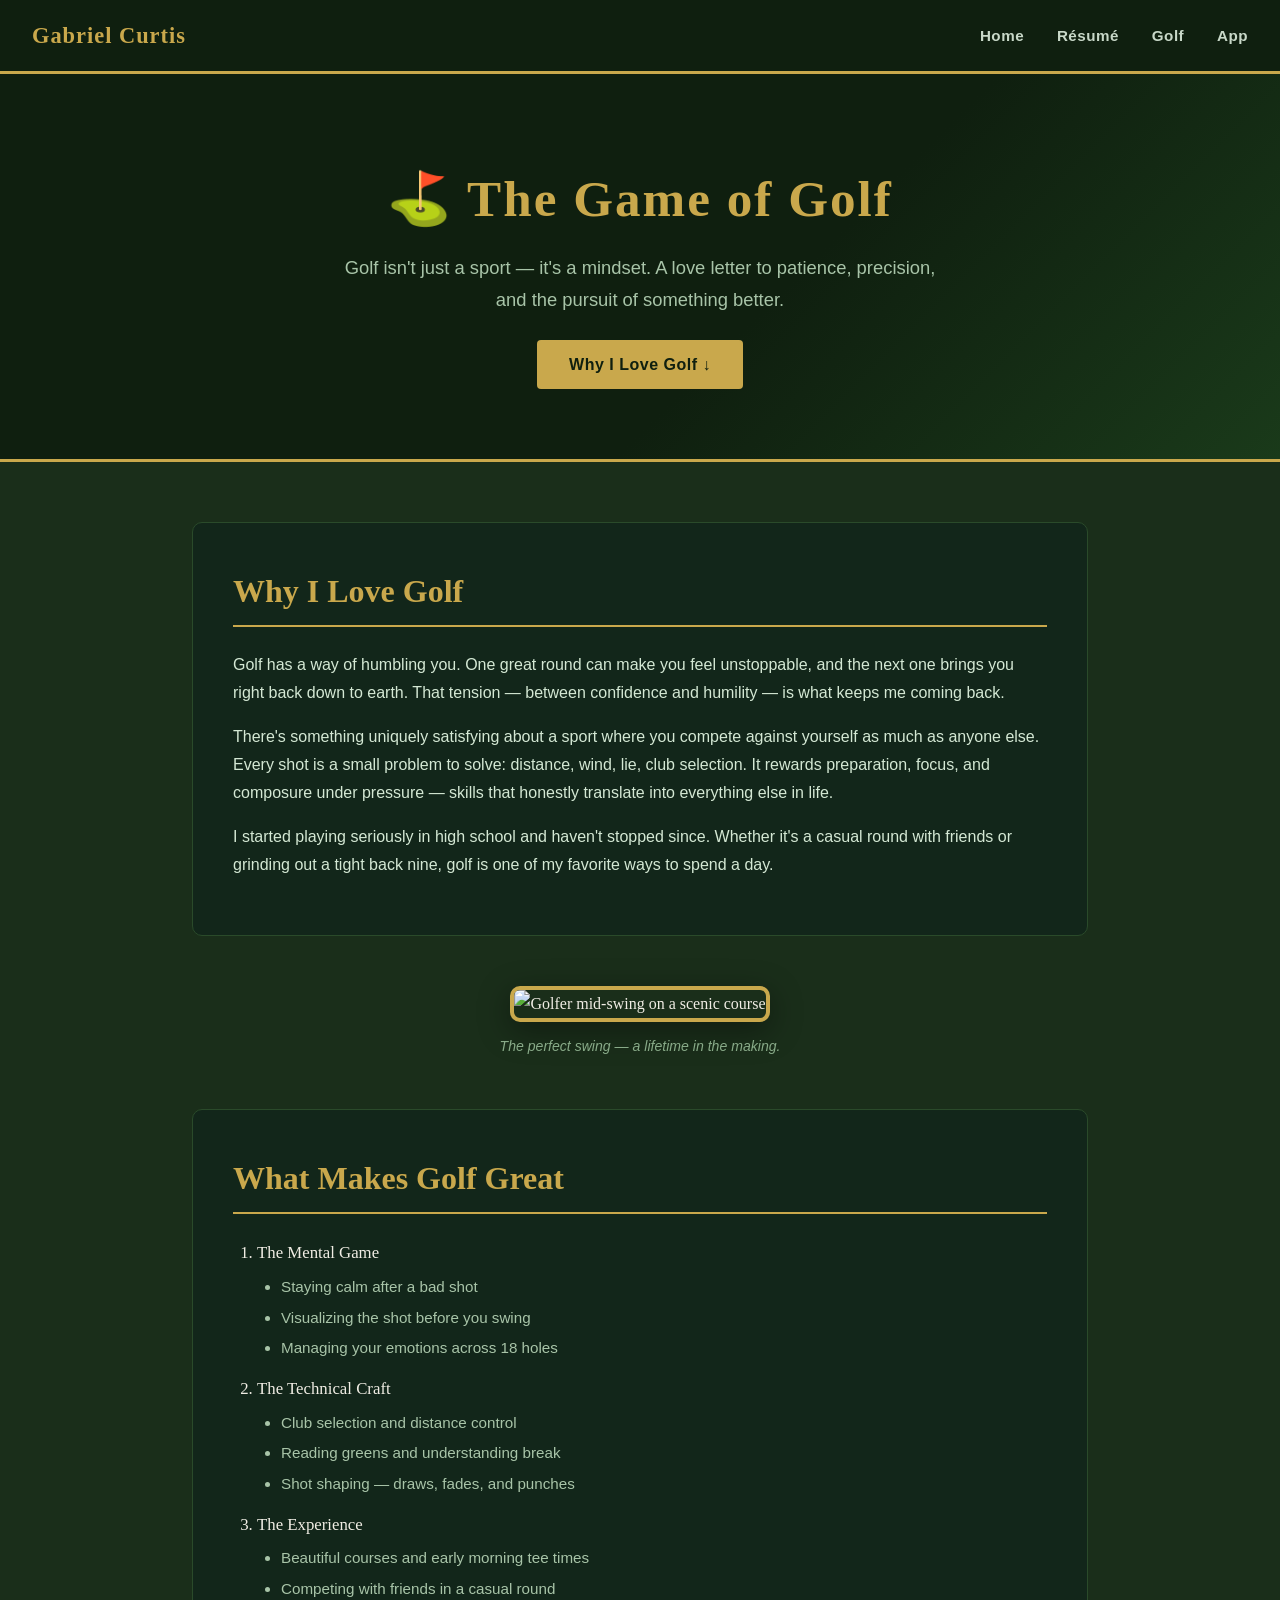
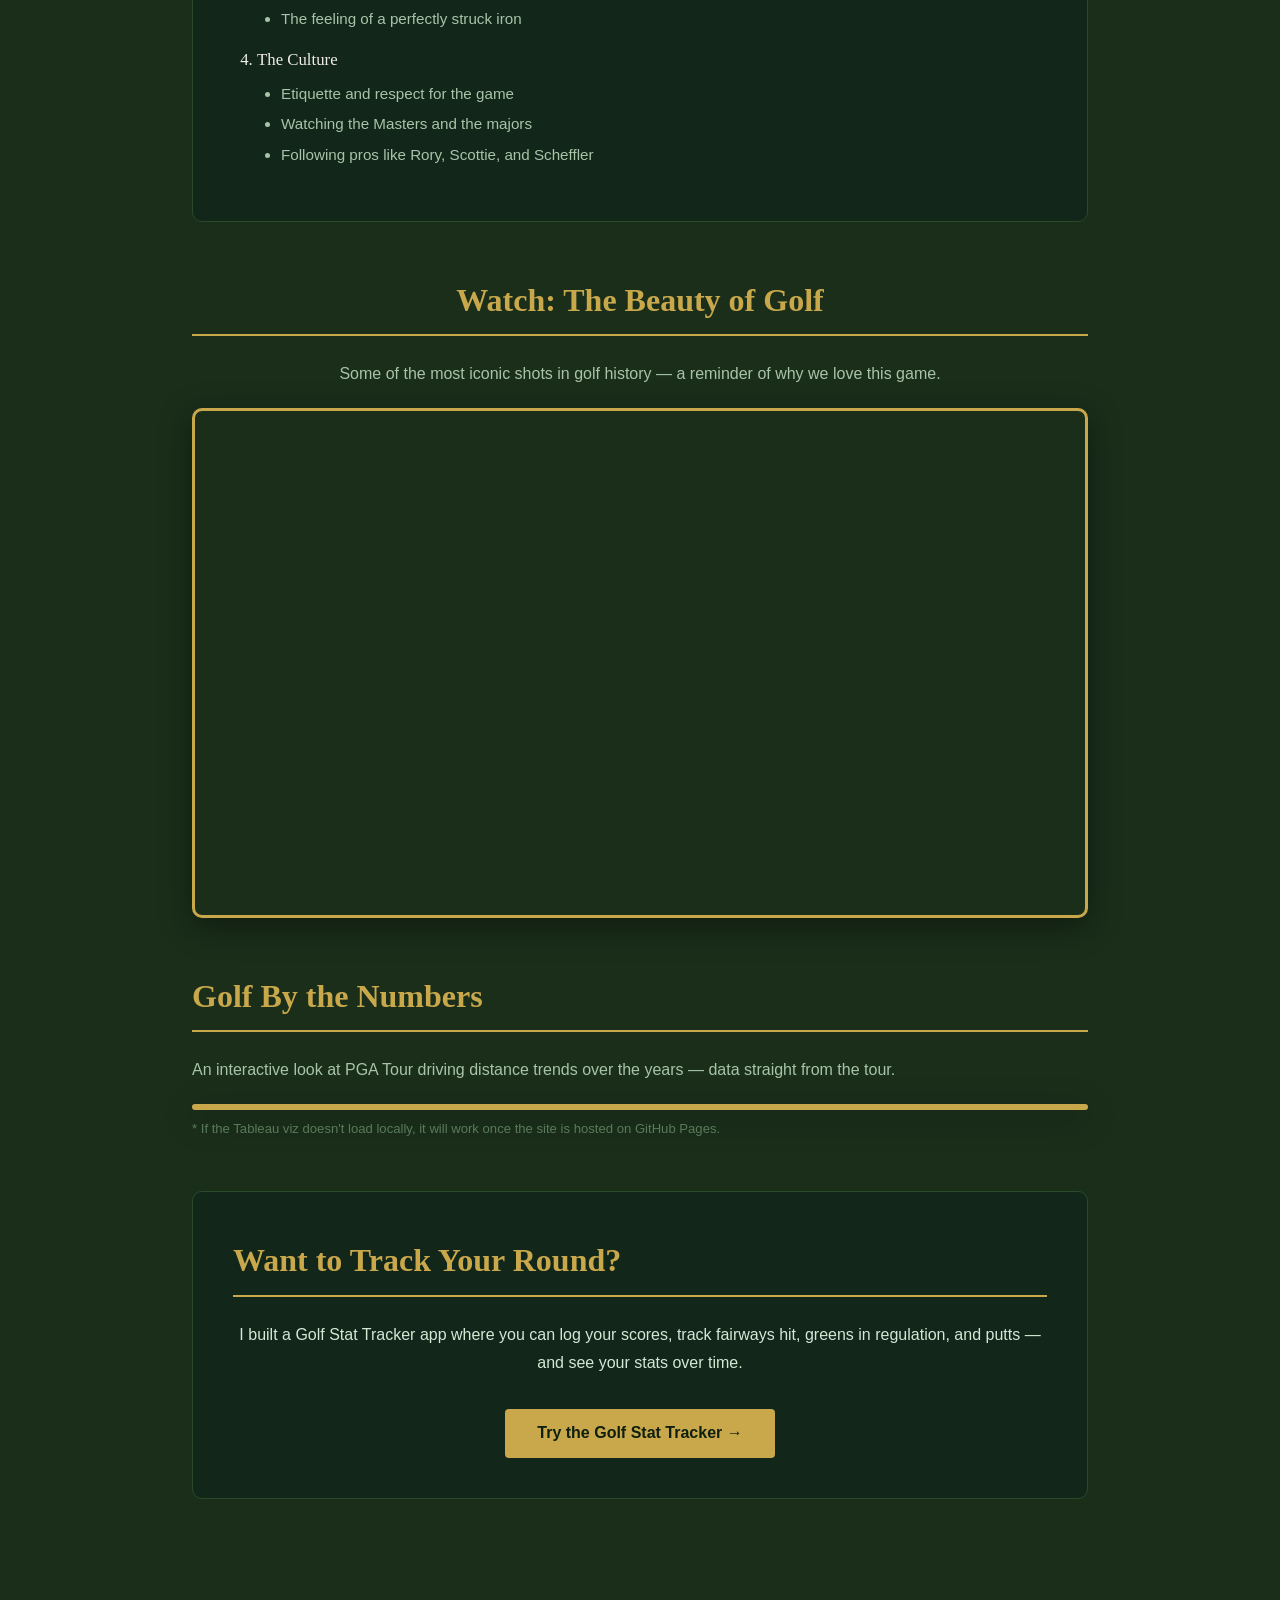
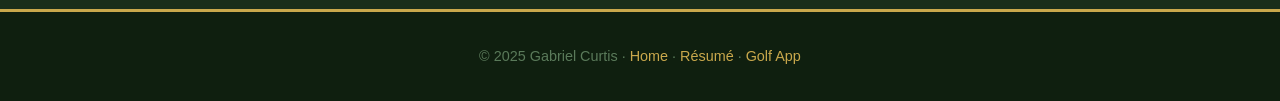
==== golf.html @ 50cdffe9 "Add files via upload" ====
<!DOCTYPE html>
<html lang="en">
<head>
  <meta charset="UTF-8" />
  <meta name="viewport" content="width=device-width, initial-scale=1.0"/>
  <title>Golf | Gabriel Curtis</title>

  <!-- Custom Stylesheet (from scratch) -->
  <link rel="stylesheet" href="golf.css"/>

  <!-- Tableau Script for embedded viz -->
  <script type="module" src="https://public.tableau.com/javascripts/api/tableau.embedding.3.latest.min.js"></script>
</head>
<body>

  <!-- NAVIGATION -->
  <nav class="navbar">
    <a class="brand" href="index.html">Gabriel Curtis</a>
    <div class="nav-links">
      <a href="index.html">Home</a>
      <a href="resume.html">Résumé</a>
      <a href="golf.html">Golf</a>
      <a href="app.html">App</a>
    </div>
  </nav>

  <!-- HERO with on-page anchor button -->
  <div class="hero">
    <h1>⛳ The Game of Golf</h1>
    <p>Golf isn't just a sport — it's a mindset. A love letter to patience, precision, and the pursuit of something better.</p>
    <!-- ON-PAGE ANCHOR LINK -->
    <a href="#why-golf" class="anchor-btn">Why I Love Golf ↓</a>
  </div>

  <!-- MAIN CONTENT -->
  <div class="content-wrapper">

    <!-- ABOUT GOLF - on-page anchor target -->
    <div class="about-section" id="why-golf">
      <h2 class="section-title">Why I Love Golf</h2>
      <p>
        Golf has a way of humbling you. One great round can make you feel unstoppable, and the next one brings you right back down to earth. That tension — between confidence and humility — is what keeps me coming back.
      </p>
      <p>
        There's something uniquely satisfying about a sport where you compete against yourself as much as anyone else. Every shot is a small problem to solve: distance, wind, lie, club selection. It rewards preparation, focus, and composure under pressure — skills that honestly translate into everything else in life.
      </p>
      <p>
        I started playing seriously in high school and haven't stopped since. Whether it's a casual round with friends or grinding out a tight back nine, golf is one of my favorite ways to spend a day.
      </p>
    </div>

    <!-- IMAGE -->
    <div class="image-section">
      <img
        src="https://upload.wikimedia.org/wikipedia/commons/thumb/a/ae/Golfer_at_Gullane_Golf_Course_-_geograph.org.uk_-_1070385.jpg/1280px-Golfer_at_Gullane_Golf_Course_-_geograph.org.uk_-_1070385.jpg"
        alt="Golfer mid-swing on a scenic course"
      />
      <p class="caption">The perfect swing — a lifetime in the making.</p>
    </div>

    <!-- NESTED LISTS -->
    <div class="lists-section">
      <h2 class="section-title">What Makes Golf Great</h2>
      <ol>
        <li>The Mental Game
          <ul>
            <li>Staying calm after a bad shot</li>
            <li>Visualizing the shot before you swing</li>
            <li>Managing your emotions across 18 holes</li>
          </ul>
        </li>
        <li>The Technical Craft
          <ul>
            <li>Club selection and distance control</li>
            <li>Reading greens and understanding break</li>
            <li>Shot shaping — draws, fades, and punches</li>
          </ul>
        </li>
        <li>The Experience
          <ul>
            <li>Beautiful courses and early morning tee times</li>
            <li>Competing with friends in a casual round</li>
            <li>The feeling of a perfectly struck iron</li>
          </ul>
        </li>
        <li>The Culture
          <ul>
            <li>Etiquette and respect for the game</li>
            <li>Watching the Masters and the majors</li>
            <li>Following pros like Rory, Scottie, and Scheffler</li>
          </ul>
        </li>
      </ol>
    </div>

    <!-- YOUTUBE VIDEO -->
    <div class="video-section">
      <h2 class="section-title">Watch: The Beauty of Golf</h2>
      <p>Some of the most iconic shots in golf history — a reminder of why we love this game.</p>
      <div class="video-wrapper">
        <iframe
          src="https://www.youtube.com/embed/gGMkHzWXjI8"
          title="Greatest Golf Shots Ever"
          allow="accelerometer; autoplay; clipboard-write; encrypted-media; gyroscope; picture-in-picture"
          allowfullscreen>
        </iframe>
      </div>
    </div>

    <!-- TABLEAU GRAPH -->
    <div class="tableau-section">
      <h2 class="section-title">Golf By the Numbers</h2>
      <p>An interactive look at PGA Tour driving distance trends over the years — data straight from the tour.</p>
      <div class="tableau-wrapper">
        <tableau-viz
          src="https://public.tableau.com/views/PGATourDrivingDistanceTrends/DrivingDistance"
          width="100%"
          height="500"
          toolbar="bottom"
          hide-tabs>
        </tableau-viz>
      </div>
      <p style="font-size:0.82rem; color:#5a7a5a; margin-top:0.5rem; font-family:Arial,sans-serif;">
        * If the Tableau viz doesn't load locally, it will work once the site is hosted on GitHub Pages.
      </p>
    </div>

    <!-- LINK TO APP -->
    <div class="about-section" style="text-align:center;">
      <h2 class="section-title" style="text-align:left;">Want to Track Your Round?</h2>
      <p style="font-family:Arial,sans-serif; color:#d4e8d4;">
        I built a Golf Stat Tracker app where you can log your scores, track fairways hit, greens in regulation, and putts — and see your stats over time.
      </p>
      <a href="app.html" style="display:inline-block; margin-top:1rem; background-color:#c9a84c; color:#0f1f0f; padding:0.65rem 2rem; border-radius:4px; text-decoration:none; font-family:Arial,sans-serif; font-weight:700;">
        Try the Golf Stat Tracker →
      </a>
    </div>

  </div><!-- end content-wrapper -->

  <!-- FOOTER -->
  <div class="footer">
    <p>&copy; 2025 Gabriel Curtis &middot; <a href="index.html">Home</a> &middot; <a href="resume.html">Résumé</a> &middot; <a href="app.html">Golf App</a></p>
  </div>

</body>
</html>
---- golf.css ----
/* =====================
   Gabriel Curtis - Golf Page Stylesheet
   ===================== */
 
/* --- Global Reset & Base --- */
* {
  margin: 0;
  padding: 0;
  box-sizing: border-box;
}
 
body {
  font-family: 'Georgia', serif;
  background-color: #1a2e1a;
  color: #f0ede4;
  line-height: 1.75;
}
 
/* --- Navigation Bar --- */
.navbar {
  background-color: #0f1f0f;
  padding: 1rem 2rem;
  display: flex;
  align-items: center;
  justify-content: space-between;
  border-bottom: 3px solid #c9a84c;
}
 
.navbar .brand {
  font-family: 'Georgia', serif;
  font-size: 1.4rem;
  color: #c9a84c;
  text-decoration: none;
  font-weight: bold;
  letter-spacing: 1px;
}
 
.navbar .nav-links a {
  color: #c8d8c8;
  text-decoration: none;
  margin-left: 1.8rem;
  font-size: 0.95rem;
  font-family: 'Arial', sans-serif;
  font-weight: 600;
  letter-spacing: 0.5px;
  transition: color 0.2s;
}
 
.navbar .nav-links a:hover {
  color: #c9a84c;
}
 
/* --- Hero Section --- */
.hero {
  background-color: #0f1f0f;
  background-image: linear-gradient(135deg, #0f1f0f 60%, #1a3a1a 100%);
  text-align: center;
  padding: 80px 2rem 70px;
  border-bottom: 3px solid #c9a84c;
}
 
.hero h1 {
  font-family: 'Georgia', serif;
  font-size: 3.2rem;
  color: #c9a84c;
  letter-spacing: 2px;
  margin-bottom: 0.5rem;
}
 
.hero p {
  font-size: 1.15rem;
  color: #a8c4a8;
  max-width: 600px;
  margin: 0 auto 1.5rem;
  font-family: 'Arial', sans-serif;
}
 
.hero .anchor-btn {
  display: inline-block;
  background-color: #c9a84c;
  color: #0f1f0f;
  padding: 0.65rem 2rem;
  border-radius: 4px;
  text-decoration: none;
  font-family: 'Arial', sans-serif;
  font-weight: 700;
  letter-spacing: 0.5px;
  transition: background-color 0.2s;
}
 
.hero .anchor-btn:hover {
  background-color: #b8942e;
}
 
/* --- Main Content Wrapper --- */
.content-wrapper {
  max-width: 960px;
  margin: 0 auto;
  padding: 60px 2rem;
}
 
/* --- Section Titles --- */
.section-title {
  font-family: 'Georgia', serif;
  font-size: 2rem;
  color: #c9a84c;
  border-bottom: 2px solid #c9a84c;
  padding-bottom: 0.4rem;
  margin-bottom: 1.5rem;
}
 
/* --- About Section --- */
.about-section {
  background-color: #12261a;
  border-radius: 10px;
  padding: 40px;
  margin-bottom: 50px;
  border: 1px solid #2a4a2a;
}
 
.about-section p {
  font-family: 'Arial', sans-serif;
  font-size: 1rem;
  color: #d4e8d4;
  margin-bottom: 1rem;
}
 
/* --- Image Section --- */
.image-section {
  text-align: center;
  margin-bottom: 50px;
}
 
.image-section img {
  width: 100%;
  max-width: 800px;
  border-radius: 10px;
  border: 4px solid #c9a84c;
  box-shadow: 0 8px 32px rgba(0,0,0,0.4);
}
 
.image-section .caption {
  margin-top: 0.75rem;
  font-family: 'Arial', sans-serif;
  font-size: 0.88rem;
  color: #88aa88;
  font-style: italic;
}
 
/* --- Lists Section --- */
.lists-section {
  background-color: #12261a;
  border-radius: 10px;
  padding: 40px;
  margin-bottom: 50px;
  border: 1px solid #2a4a2a;
}
 
.lists-section ol {
  color: #c9a84c;
  font-family: 'Georgia', serif;
  font-size: 1.05rem;
  padding-left: 1.5rem;
}
 
.lists-section ol li {
  margin-bottom: 0.75rem;
  color: #f0ede4;
}
 
.lists-section ol li ul {
  list-style-type: disc;
  color: #a8c4a8;
  font-family: 'Arial', sans-serif;
  font-size: 0.95rem;
  padding-left: 1.5rem;
  margin-top: 0.4rem;
}
 
.lists-section ol li ul li {
  color: #a8c4a8;
  margin-bottom: 0.25rem;
}
 
/* --- Video Section --- */
.video-section {
  margin-bottom: 50px;
  text-align: center;
}
 
.video-section p {
  font-family: 'Arial', sans-serif;
  color: #a8c4a8;
  margin-bottom: 1.25rem;
  font-size: 1rem;
}
 
.video-wrapper {
  position: relative;
  padding-bottom: 56.25%;
  height: 0;
  overflow: hidden;
  border-radius: 10px;
  border: 3px solid #c9a84c;
  box-shadow: 0 8px 32px rgba(0,0,0,0.4);
}
 
.video-wrapper iframe {
  position: absolute;
  top: 0;
  left: 0;
  width: 100%;
  height: 100%;
  border: none;
}
 
/* --- Tableau Section --- */
.tableau-section {
  margin-bottom: 50px;
}
 
.tableau-section p {
  font-family: 'Arial', sans-serif;
  color: #a8c4a8;
  margin-bottom: 1.25rem;
}
 
.tableau-wrapper {
  border-radius: 10px;
  overflow: hidden;
  border: 3px solid #c9a84c;
  box-shadow: 0 8px 32px rgba(0,0,0,0.4);
  background-color: white;
}
 
/* --- Footer --- */
.footer {
  background-color: #0f1f0f;
  border-top: 3px solid #c9a84c;
  text-align: center;
  padding: 2rem;
  font-family: 'Arial', sans-serif;
  font-size: 0.9rem;
  color: #5a7a5a;
}
 
.footer a {
  color: #c9a84c;
  text-decoration: none;
}
 
.footer a:hover {
  text-decoration: underline;
}
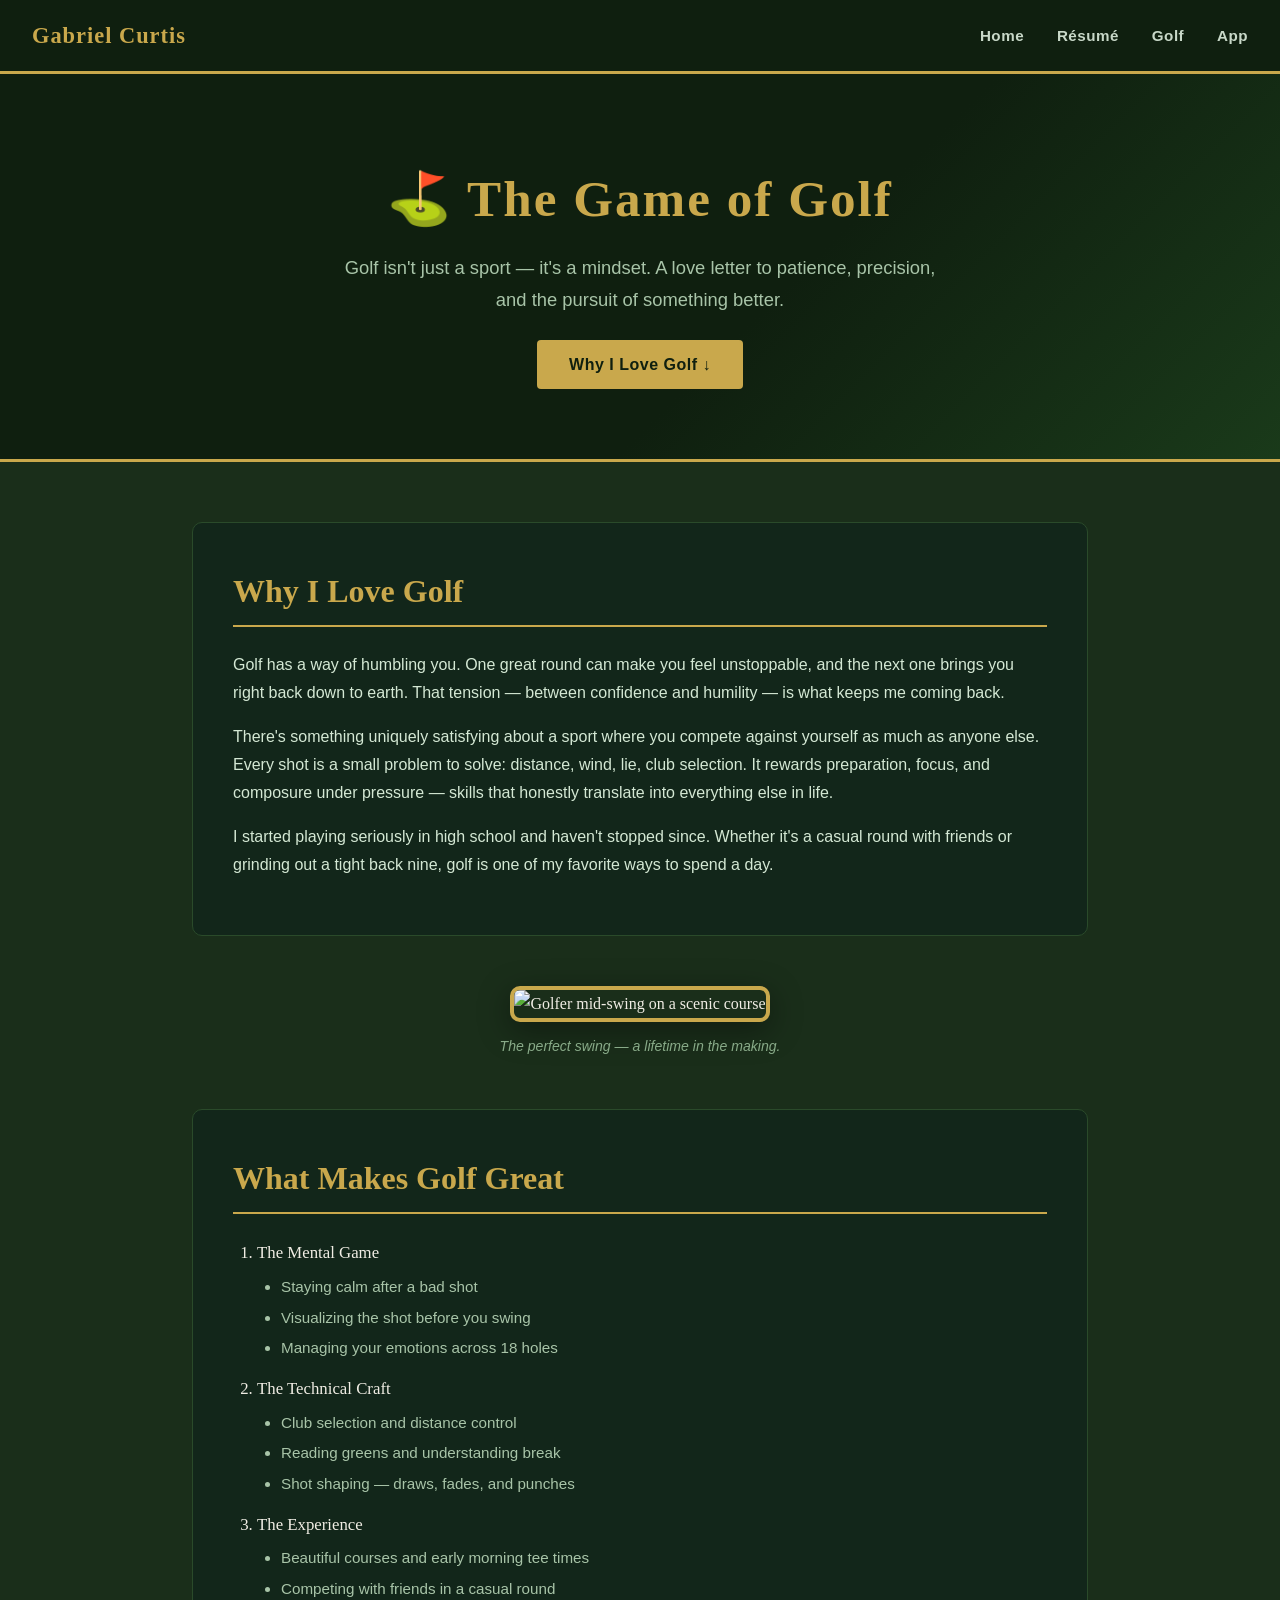
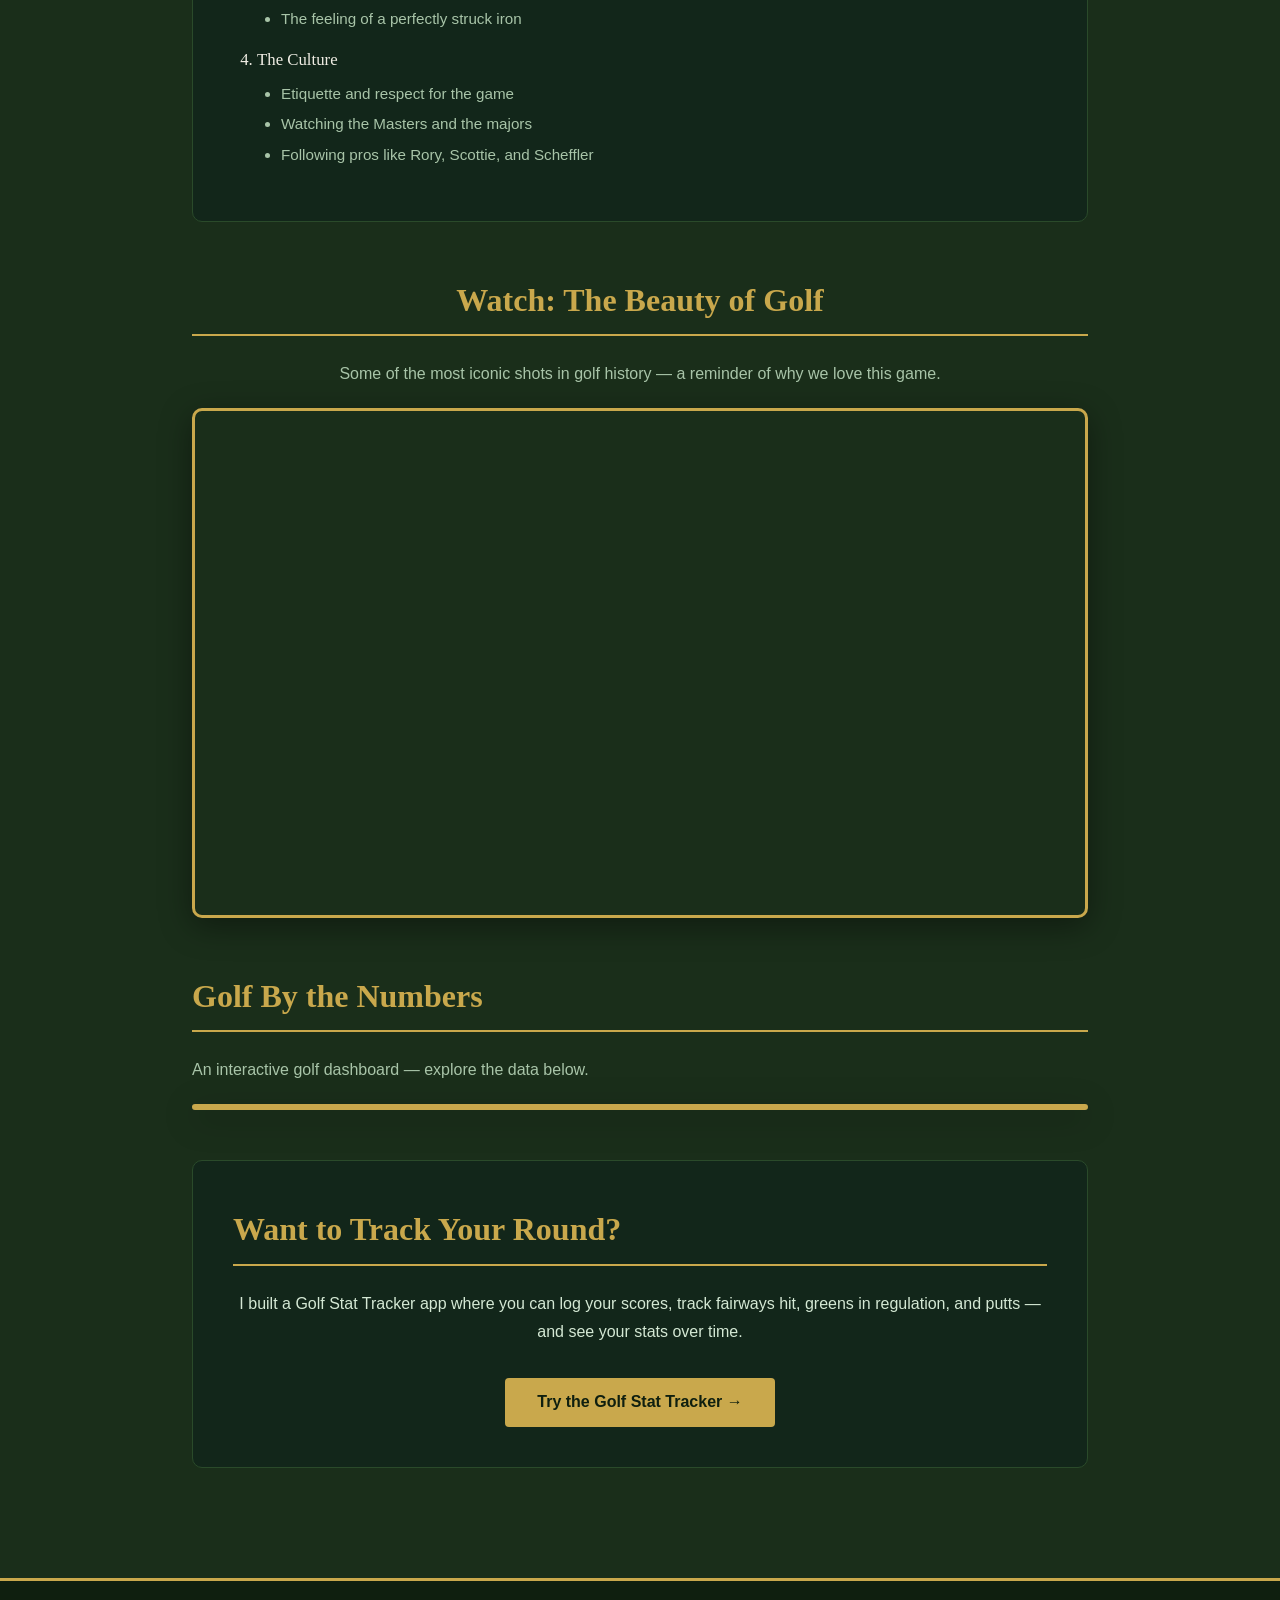
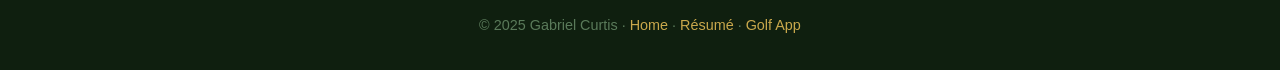
==== commit a4bcd7a8: "Refactor golf.html for clarity and formatting Removed unnecessary comments and improved the descript" ====
--- a/golf.html
+++ b/golf.html
@@ -4,15 +4,14 @@
   <meta charset="UTF-8" />
   <meta name="viewport" content="width=device-width, initial-scale=1.0"/>
   <title>Golf | Gabriel Curtis</title>
-
+ 
   <!-- Custom Stylesheet (from scratch) -->
   <link rel="stylesheet" href="golf.css"/>
-
-  <!-- Tableau Script for embedded viz -->
-  <script type="module" src="https://public.tableau.com/javascripts/api/tableau.embedding.3.latest.min.js"></script>
+ 
+ 
 </head>
 <body>
-
+ 
   <!-- NAVIGATION -->
   <nav class="navbar">
     <a class="brand" href="index.html">Gabriel Curtis</a>
@@ -23,7 +22,7 @@
       <a href="app.html">App</a>
     </div>
   </nav>
-
+ 
   <!-- HERO with on-page anchor button -->
   <div class="hero">
     <h1>⛳ The Game of Golf</h1>
@@ -31,10 +30,10 @@
     <!-- ON-PAGE ANCHOR LINK -->
     <a href="#why-golf" class="anchor-btn">Why I Love Golf ↓</a>
   </div>
-
+ 
   <!-- MAIN CONTENT -->
   <div class="content-wrapper">
-
+ 
     <!-- ABOUT GOLF - on-page anchor target -->
     <div class="about-section" id="why-golf">
       <h2 class="section-title">Why I Love Golf</h2>
@@ -48,16 +47,16 @@
         I started playing seriously in high school and haven't stopped since. Whether it's a casual round with friends or grinding out a tight back nine, golf is one of my favorite ways to spend a day.
       </p>
     </div>
-
+ 
     <!-- IMAGE -->
     <div class="image-section">
-      <img
-        src="https://upload.wikimedia.org/wikipedia/commons/thumb/a/ae/Golfer_at_Gullane_Golf_Course_-_geograph.org.uk_-_1070385.jpg/1280px-Golfer_at_Gullane_Golf_Course_-_geograph.org.uk_-_1070385.jpg"
+      <img 
+        src="https://upload.wikimedia.org/wikipedia/commons/thumb/a/ae/Golfer_at_Gullane_Golf_Course_-_geograph.org.uk_-_1070385.jpg/1280px-Golfer_at_Gullane_Golf_Course_-_geograph.org.uk_-_1070385.jpg" 
         alt="Golfer mid-swing on a scenic course"
       />
       <p class="caption">The perfect swing — a lifetime in the making.</p>
     </div>
-
+ 
     <!-- NESTED LISTS -->
     <div class="lists-section">
       <h2 class="section-title">What Makes Golf Great</h2>
@@ -92,39 +91,60 @@
         </li>
       </ol>
     </div>
-
+ 
     <!-- YOUTUBE VIDEO -->
     <div class="video-section">
       <h2 class="section-title">Watch: The Beauty of Golf</h2>
       <p>Some of the most iconic shots in golf history — a reminder of why we love this game.</p>
       <div class="video-wrapper">
-        <iframe
-          src="https://www.youtube.com/embed/gGMkHzWXjI8"
-          title="Greatest Golf Shots Ever"
-          allow="accelerometer; autoplay; clipboard-write; encrypted-media; gyroscope; picture-in-picture"
+        <iframe 
+          src="https://www.youtube.com/embed/gGMkHzWXjI8" 
+          title="Greatest Golf Shots Ever" 
+          allow="accelerometer; autoplay; clipboard-write; encrypted-media; gyroscope; picture-in-picture" 
           allowfullscreen>
         </iframe>
       </div>
     </div>
-
+ 
     <!-- TABLEAU GRAPH -->
     <div class="tableau-section">
       <h2 class="section-title">Golf By the Numbers</h2>
-      <p>An interactive look at PGA Tour driving distance trends over the years — data straight from the tour.</p>
+      <p>An interactive golf dashboard — explore the data below.</p>
       <div class="tableau-wrapper">
-        <tableau-viz
-          src="https://public.tableau.com/views/PGATourDrivingDistanceTrends/DrivingDistance"
-          width="100%"
-          height="500"
-          toolbar="bottom"
-          hide-tabs>
-        </tableau-viz>
+        <div class='tableauPlaceholder' id='viz1776805571545' style='position: relative'>
+          <noscript>
+            <a href='#'>
+              <img alt='Golf Dash' src='https://public.tableau.com/static/images/Go/GolfDashboard/GolfDash/1_rss.png' style='border: none'/>
+            </a>
+          </noscript>
+          <object class='tableauViz' style='display:none;'>
+            <param name='host_url' value='https%3A%2F%2Fpublic.tableau.com%2F'/>
+            <param name='embed_code_version' value='3'/>
+            <param name='site_root' value=''/>
+            <param name='name' value='GolfDashboard/GolfDash'/>
+            <param name='tabs' value='no'/>
+            <param name='toolbar' value='yes'/>
+            <param name='static_image' value='https://public.tableau.com/static/images/Go/GolfDashboard/GolfDash/1.png'/>
+            <param name='animate_transition' value='yes'/>
+            <param name='display_static_image' value='yes'/>
+            <param name='display_spinner' value='yes'/>
+            <param name='display_overlay' value='yes'/>
+            <param name='display_count' value='yes'/>
+            <param name='language' value='en-US'/>
+          </object>
+        </div>
+        <script type='text/javascript'>
+          var divElement = document.getElementById('viz1776805571545');
+          var vizElement = divElement.getElementsByTagName('object')[0];
+          vizElement.style.width='1000px';
+          vizElement.style.height='827px';
+          var scriptElement = document.createElement('script');
+          scriptElement.src = 'https://public.tableau.com/javascripts/api/viz_v1.js';
+          vizElement.parentNode.insertBefore(scriptElement, vizElement);
+        </script>
       </div>
-      <p style="font-size:0.82rem; color:#5a7a5a; margin-top:0.5rem; font-family:Arial,sans-serif;">
-        * If the Tableau viz doesn't load locally, it will work once the site is hosted on GitHub Pages.
-      </p>
     </div>
-
+ 
     <!-- LINK TO APP -->
     <div class="about-section" style="text-align:center;">
       <h2 class="section-title" style="text-align:left;">Want to Track Your Round?</h2>
@@ -135,13 +155,13 @@
         Try the Golf Stat Tracker →
       </a>
     </div>
-
+ 
   </div><!-- end content-wrapper -->
-
+ 
   <!-- FOOTER -->
   <div class="footer">
     <p>&copy; 2025 Gabriel Curtis &middot; <a href="index.html">Home</a> &middot; <a href="resume.html">Résumé</a> &middot; <a href="app.html">Golf App</a></p>
   </div>
-
+ 
 </body>
 </html>
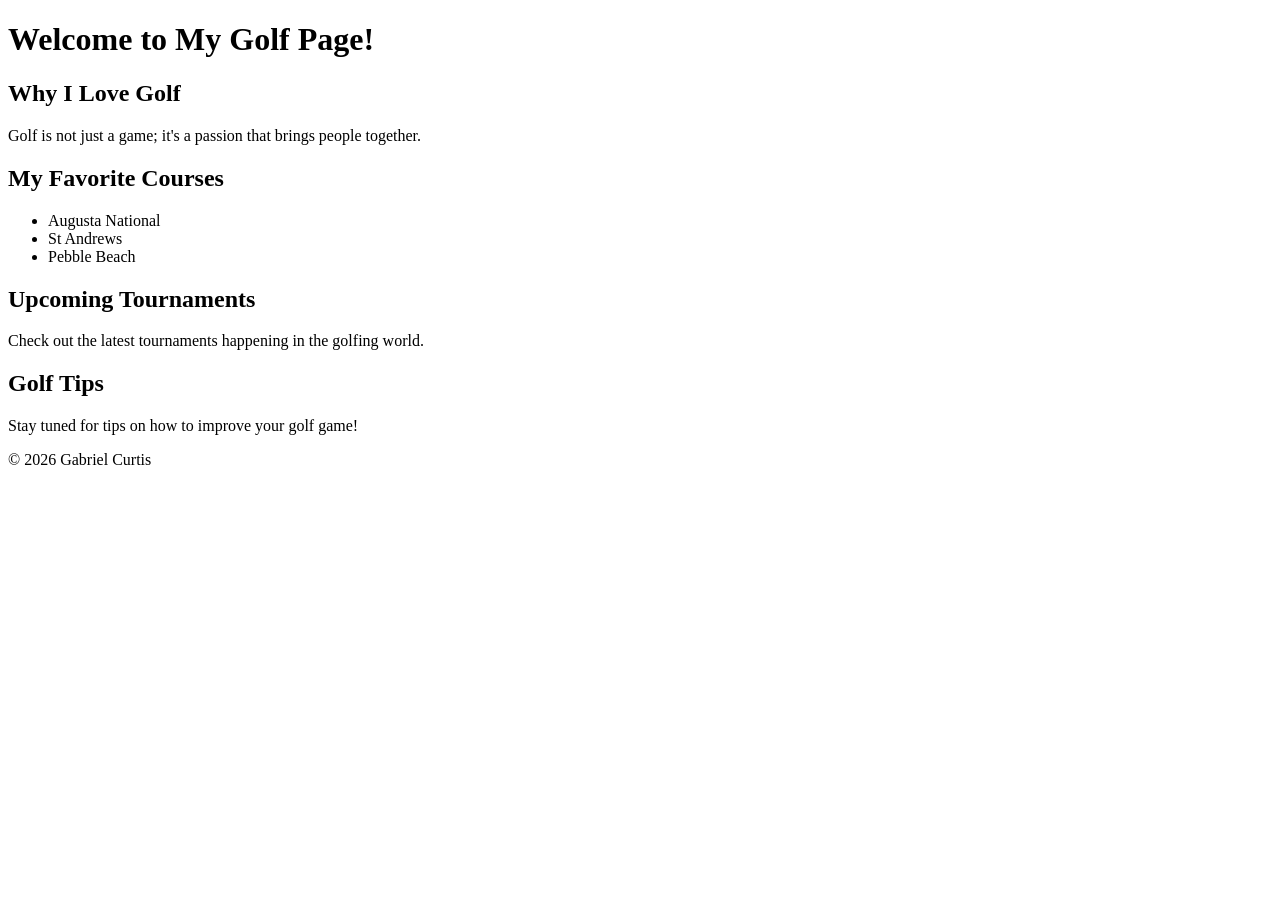
==== commit 06c264f4: "Removed image section and anchor button link from golf.html" ====
--- a/golf.html
+++ b/golf.html
@@ -1,167 +1,39 @@
 <!DOCTYPE html>
 <html lang="en">
 <head>
-  <meta charset="UTF-8" />
-  <meta name="viewport" content="width=device-width, initial-scale=1.0"/>
-  <title>Golf | Gabriel Curtis</title>
- 
-  <!-- Custom Stylesheet (from scratch) -->
-  <link rel="stylesheet" href="golf.css"/>
- 
- 
+    <meta charset="UTF-8">
+    <meta name="viewport" content="width=device-width, initial-scale=1.0">
+    <title>Golf</title>
+    <link rel="stylesheet" href="style.css">
 </head>
 <body>
- 
-  <!-- NAVIGATION -->
-  <nav class="navbar">
-    <a class="brand" href="index.html">Gabriel Curtis</a>
-    <div class="nav-links">
-      <a href="index.html">Home</a>
-      <a href="resume.html">Résumé</a>
-      <a href="golf.html">Golf</a>
-      <a href="app.html">App</a>
-    </div>
-  </nav>
- 
-  <!-- HERO with on-page anchor button -->
-  <div class="hero">
-    <h1>⛳ The Game of Golf</h1>
-    <p>Golf isn't just a sport — it's a mindset. A love letter to patience, precision, and the pursuit of something better.</p>
-    <!-- ON-PAGE ANCHOR LINK -->
-    <a href="#why-golf" class="anchor-btn">Why I Love Golf ↓</a>
-  </div>
- 
-  <!-- MAIN CONTENT -->
-  <div class="content-wrapper">
- 
-    <!-- ABOUT GOLF - on-page anchor target -->
-    <div class="about-section" id="why-golf">
-      <h2 class="section-title">Why I Love Golf</h2>
-      <p>
-        Golf has a way of humbling you. One great round can make you feel unstoppable, and the next one brings you right back down to earth. That tension — between confidence and humility — is what keeps me coming back.
-      </p>
-      <p>
-        There's something uniquely satisfying about a sport where you compete against yourself as much as anyone else. Every shot is a small problem to solve: distance, wind, lie, club selection. It rewards preparation, focus, and composure under pressure — skills that honestly translate into everything else in life.
-      </p>
-      <p>
-        I started playing seriously in high school and haven't stopped since. Whether it's a casual round with friends or grinding out a tight back nine, golf is one of my favorite ways to spend a day.
-      </p>
-    </div>
- 
-    <!-- IMAGE -->
-    <div class="image-section">
-      <img 
-        src="https://upload.wikimedia.org/wikipedia/commons/thumb/a/ae/Golfer_at_Gullane_Golf_Course_-_geograph.org.uk_-_1070385.jpg/1280px-Golfer_at_Gullane_Golf_Course_-_geograph.org.uk_-_1070385.jpg" 
-        alt="Golfer mid-swing on a scenic course"
-      />
-      <p class="caption">The perfect swing — a lifetime in the making.</p>
-    </div>
- 
-    <!-- NESTED LISTS -->
-    <div class="lists-section">
-      <h2 class="section-title">What Makes Golf Great</h2>
-      <ol>
-        <li>The Mental Game
-          <ul>
-            <li>Staying calm after a bad shot</li>
-            <li>Visualizing the shot before you swing</li>
-            <li>Managing your emotions across 18 holes</li>
-          </ul>
-        </li>
-        <li>The Technical Craft
-          <ul>
-            <li>Club selection and distance control</li>
-            <li>Reading greens and understanding break</li>
-            <li>Shot shaping — draws, fades, and punches</li>
-          </ul>
-        </li>
-        <li>The Experience
-          <ul>
-            <li>Beautiful courses and early morning tee times</li>
-            <li>Competing with friends in a casual round</li>
-            <li>The feeling of a perfectly struck iron</li>
-          </ul>
-        </li>
-        <li>The Culture
-          <ul>
-            <li>Etiquette and respect for the game</li>
-            <li>Watching the Masters and the majors</li>
-            <li>Following pros like Rory, Scottie, and Scheffler</li>
-          </ul>
-        </li>
-      </ol>
-    </div>
- 
-    <!-- YOUTUBE VIDEO -->
-    <div class="video-section">
-      <h2 class="section-title">Watch: The Beauty of Golf</h2>
-      <p>Some of the most iconic shots in golf history — a reminder of why we love this game.</p>
-      <div class="video-wrapper">
-        <iframe 
-          src="https://www.youtube.com/embed/gGMkHzWXjI8" 
-          title="Greatest Golf Shots Ever" 
-          allow="accelerometer; autoplay; clipboard-write; encrypted-media; gyroscope; picture-in-picture" 
-          allowfullscreen>
-        </iframe>
-      </div>
-    </div>
- 
-    <!-- TABLEAU GRAPH -->
-    <div class="tableau-section">
-      <h2 class="section-title">Golf By the Numbers</h2>
-      <p>An interactive golf dashboard — explore the data below.</p>
-      <div class="tableau-wrapper">
-        <div class='tableauPlaceholder' id='viz1776805571545' style='position: relative'>
-          <noscript>
-            <a href='#'>
-              <img alt='Golf Dash' src='https://public.tableau.com/static/images/Go/GolfDashboard/GolfDash/1_rss.png' style='border: none'/>
-            </a>
-          </noscript>
-          <object class='tableauViz' style='display:none;'>
-            <param name='host_url' value='https%3A%2F%2Fpublic.tableau.com%2F'/>
-            <param name='embed_code_version' value='3'/>
-            <param name='site_root' value=''/>
-            <param name='name' value='GolfDashboard/GolfDash'/>
-            <param name='tabs' value='no'/>
-            <param name='toolbar' value='yes'/>
-            <param name='static_image' value='https://public.tableau.com/static/images/Go/GolfDashboard/GolfDash/1.png'/>
-            <param name='animate_transition' value='yes'/>
-            <param name='display_static_image' value='yes'/>
-            <param name='display_spinner' value='yes'/>
-            <param name='display_overlay' value='yes'/>
-            <param name='display_count' value='yes'/>
-            <param name='language' value='en-US'/>
-          </object>
-        </div>
-        <script type='text/javascript'>
-          var divElement = document.getElementById('viz1776805571545');
-          var vizElement = divElement.getElementsByTagName('object')[0];
-          vizElement.style.width='1000px';
-          vizElement.style.height='827px';
-          var scriptElement = document.createElement('script');
-          scriptElement.src = 'https://public.tableau.com/javascripts/api/viz_v1.js';
-          vizElement.parentNode.insertBefore(scriptElement, vizElement);
-        </script>
-      </div>
-    </div>
- 
-    <!-- LINK TO APP -->
-    <div class="about-section" style="text-align:center;">
-      <h2 class="section-title" style="text-align:left;">Want to Track Your Round?</h2>
-      <p style="font-family:Arial,sans-serif; color:#d4e8d4;">
-        I built a Golf Stat Tracker app where you can log your scores, track fairways hit, greens in regulation, and putts — and see your stats over time.
-      </p>
-      <a href="app.html" style="display:inline-block; margin-top:1rem; background-color:#c9a84c; color:#0f1f0f; padding:0.65rem 2rem; border-radius:4px; text-decoration:none; font-family:Arial,sans-serif; font-weight:700;">
-        Try the Golf Stat Tracker →
-      </a>
-    </div>
- 
-  </div><!-- end content-wrapper -->
- 
-  <!-- FOOTER -->
-  <div class="footer">
-    <p>&copy; 2025 Gabriel Curtis &middot; <a href="index.html">Home</a> &middot; <a href="resume.html">Résumé</a> &middot; <a href="app.html">Golf App</a></p>
-  </div>
- 
+    <header>
+        <h1>Welcome to My Golf Page!</h1>
+    </header>
+    <main>
+        <section>
+            <h2>Why I Love Golf</h2>
+            <p>Golf is not just a game; it's a passion that brings people together.</p>
+        </section>
+        <section>
+            <h2>My Favorite Courses</h2>
+            <ul>
+                <li>Augusta National</li>
+                <li>St Andrews</li>
+                <li>Pebble Beach</li>
+            </ul>
+        </section>
+        <section>
+            <h2>Upcoming Tournaments</h2>
+            <p>Check out the latest tournaments happening in the golfing world.</p>
+        </section>
+        <section>
+            <h2>Golf Tips</h2>
+            <p>Stay tuned for tips on how to improve your golf game!</p>
+        </section>
+    </main>
+    <footer>
+        <p>© 2026 Gabriel Curtis</p>
+    </footer>
 </body>
-</html>
+</html>
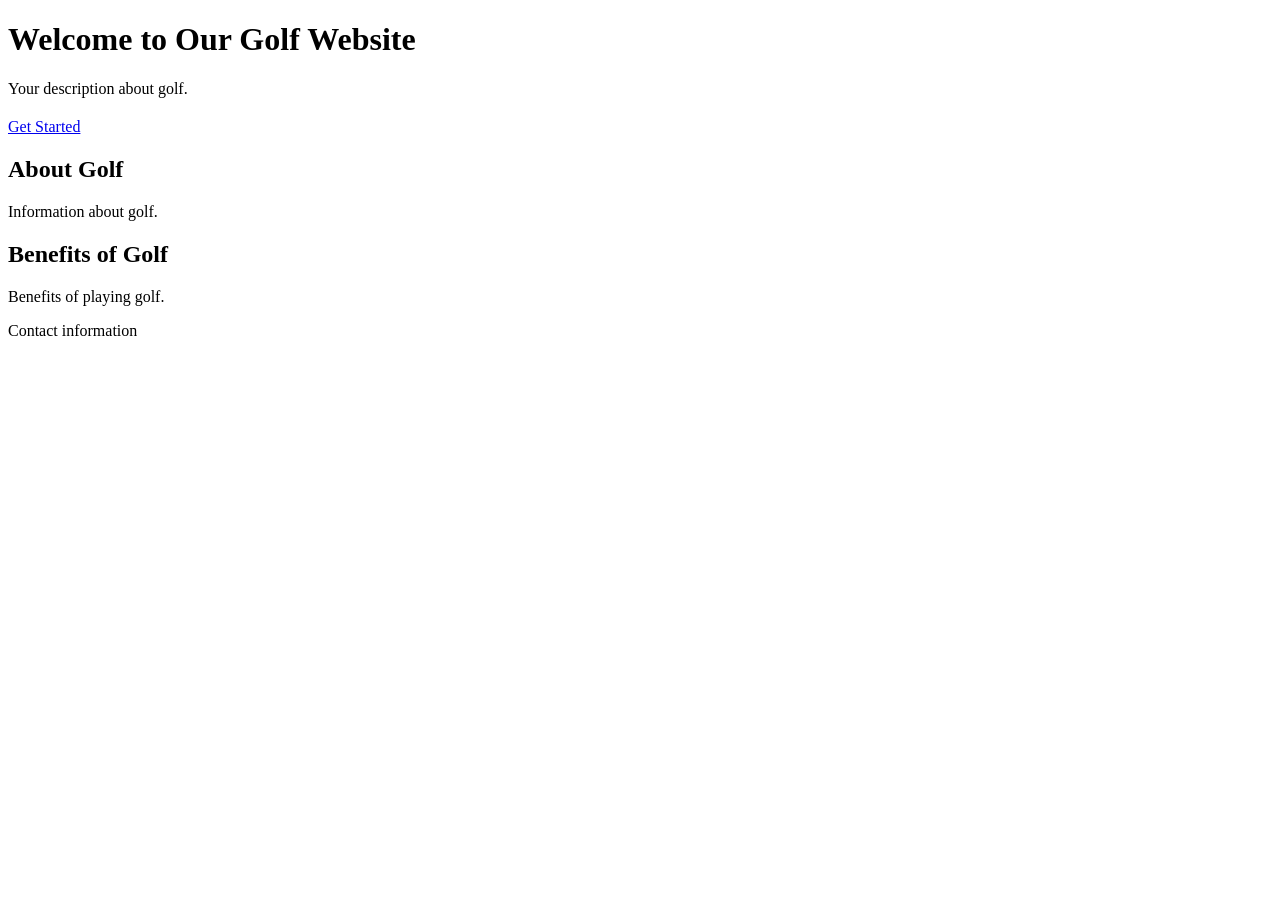
==== commit 5dee3e28: "Updated golf.html to remove the image-section div and the anchor button link." ====
--- a/golf.html
+++ b/golf.html
@@ -3,37 +3,28 @@
 <head>
     <meta charset="UTF-8">
     <meta name="viewport" content="width=device-width, initial-scale=1.0">
-    <title>Golf</title>
-    <link rel="stylesheet" href="style.css">
+    <title>Golf Website</title>
+    <link rel="stylesheet" href="styles.css">
 </head>
 <body>
     <header>
-        <h1>Welcome to My Golf Page!</h1>
+        <h1>Welcome to Our Golf Website</h1>
+        <p>Your description about golf.</p>
+        <a class="button" href="#" style="display: block; margin: 20px 0;">Get Started</a>
     </header>
-    <main>
-        <section>
-            <h2>Why I Love Golf</h2>
-            <p>Golf is not just a game; it's a passion that brings people together.</p>
-        </section>
-        <section>
-            <h2>My Favorite Courses</h2>
-            <ul>
-                <li>Augusta National</li>
-                <li>St Andrews</li>
-                <li>Pebble Beach</li>
-            </ul>
-        </section>
-        <section>
-            <h2>Upcoming Tournaments</h2>
-            <p>Check out the latest tournaments happening in the golfing world.</p>
-        </section>
-        <section>
-            <h2>Golf Tips</h2>
-            <p>Stay tuned for tips on how to improve your golf game!</p>
-        </section>
-    </main>
+
+    <section class="about">
+        <h2>About Golf</h2>
+        <p>Information about golf.</p>
+    </section>
+
+    <section class="benefits">
+        <h2>Benefits of Golf</h2>
+        <p>Benefits of playing golf.</p>
+    </section>
+
     <footer>
-        <p>© 2026 Gabriel Curtis</p>
+        <p>Contact information</p>
     </footer>
 </body>
 </html>
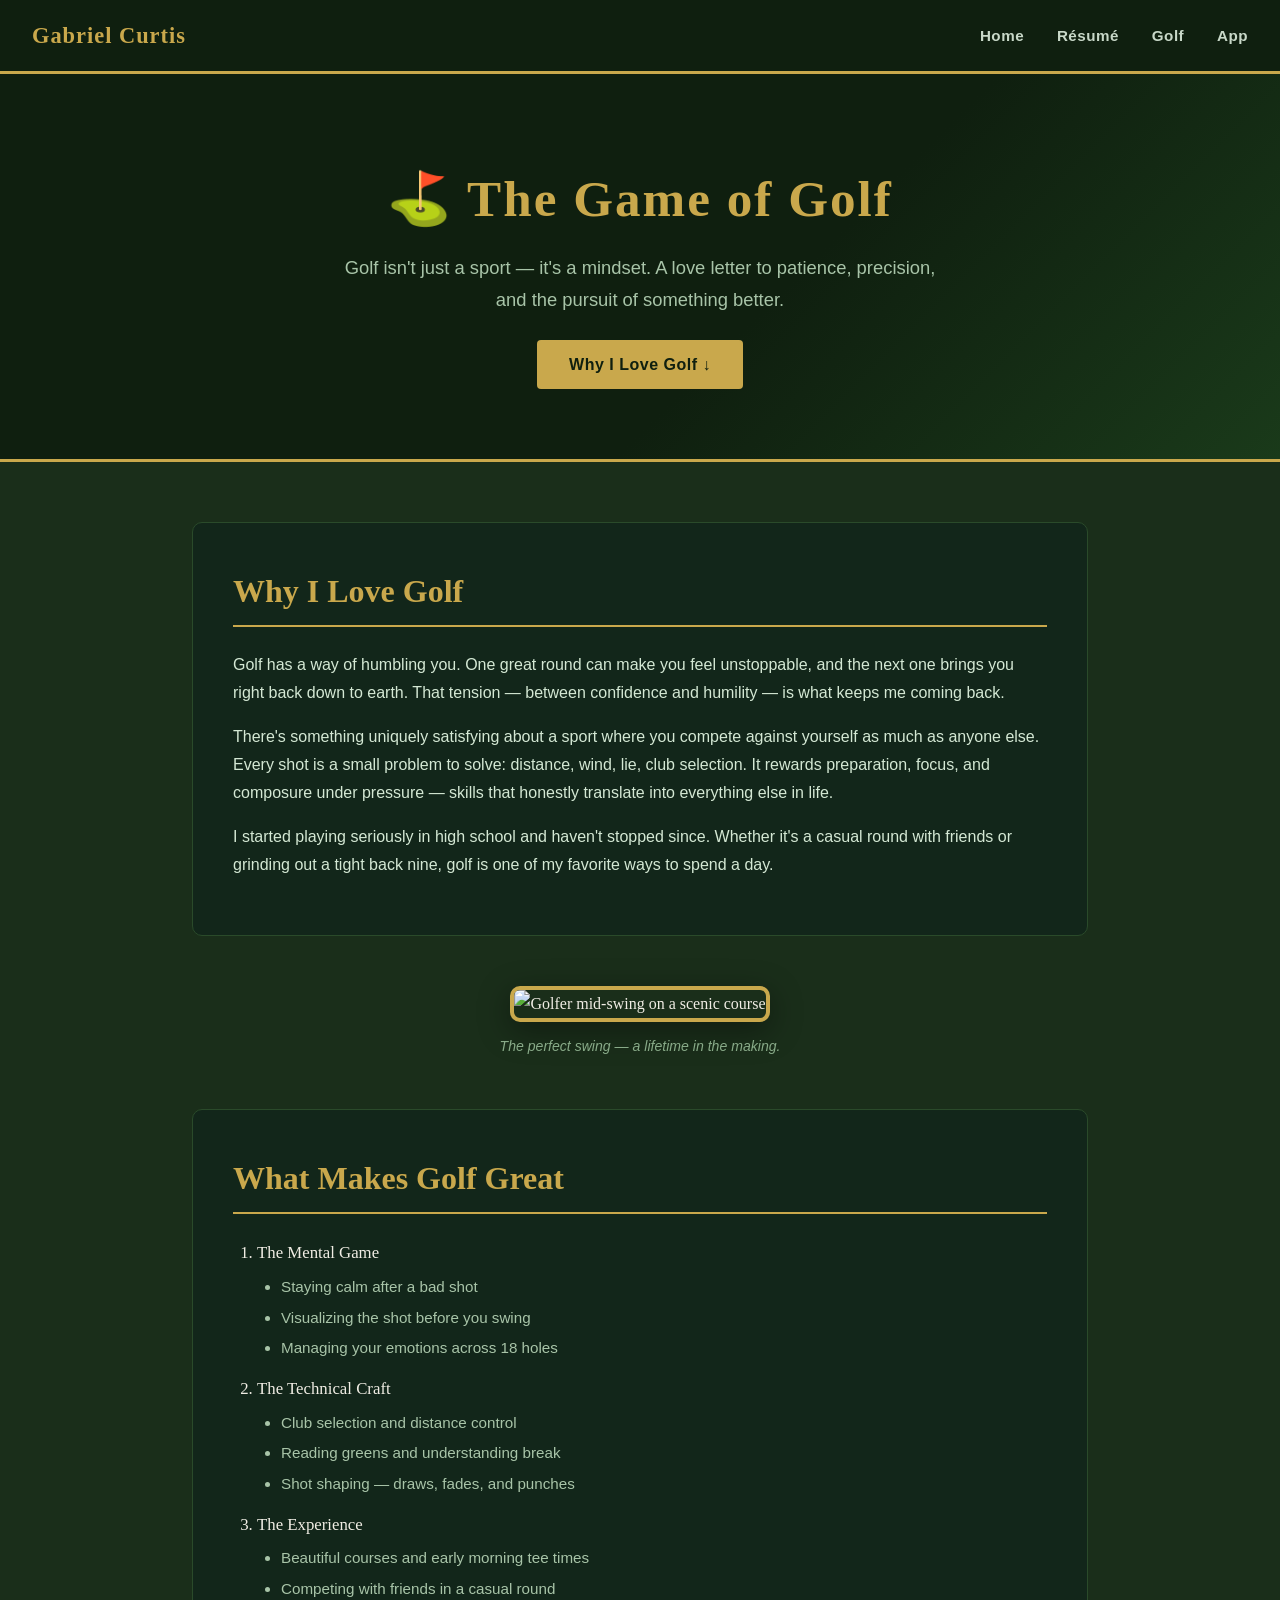
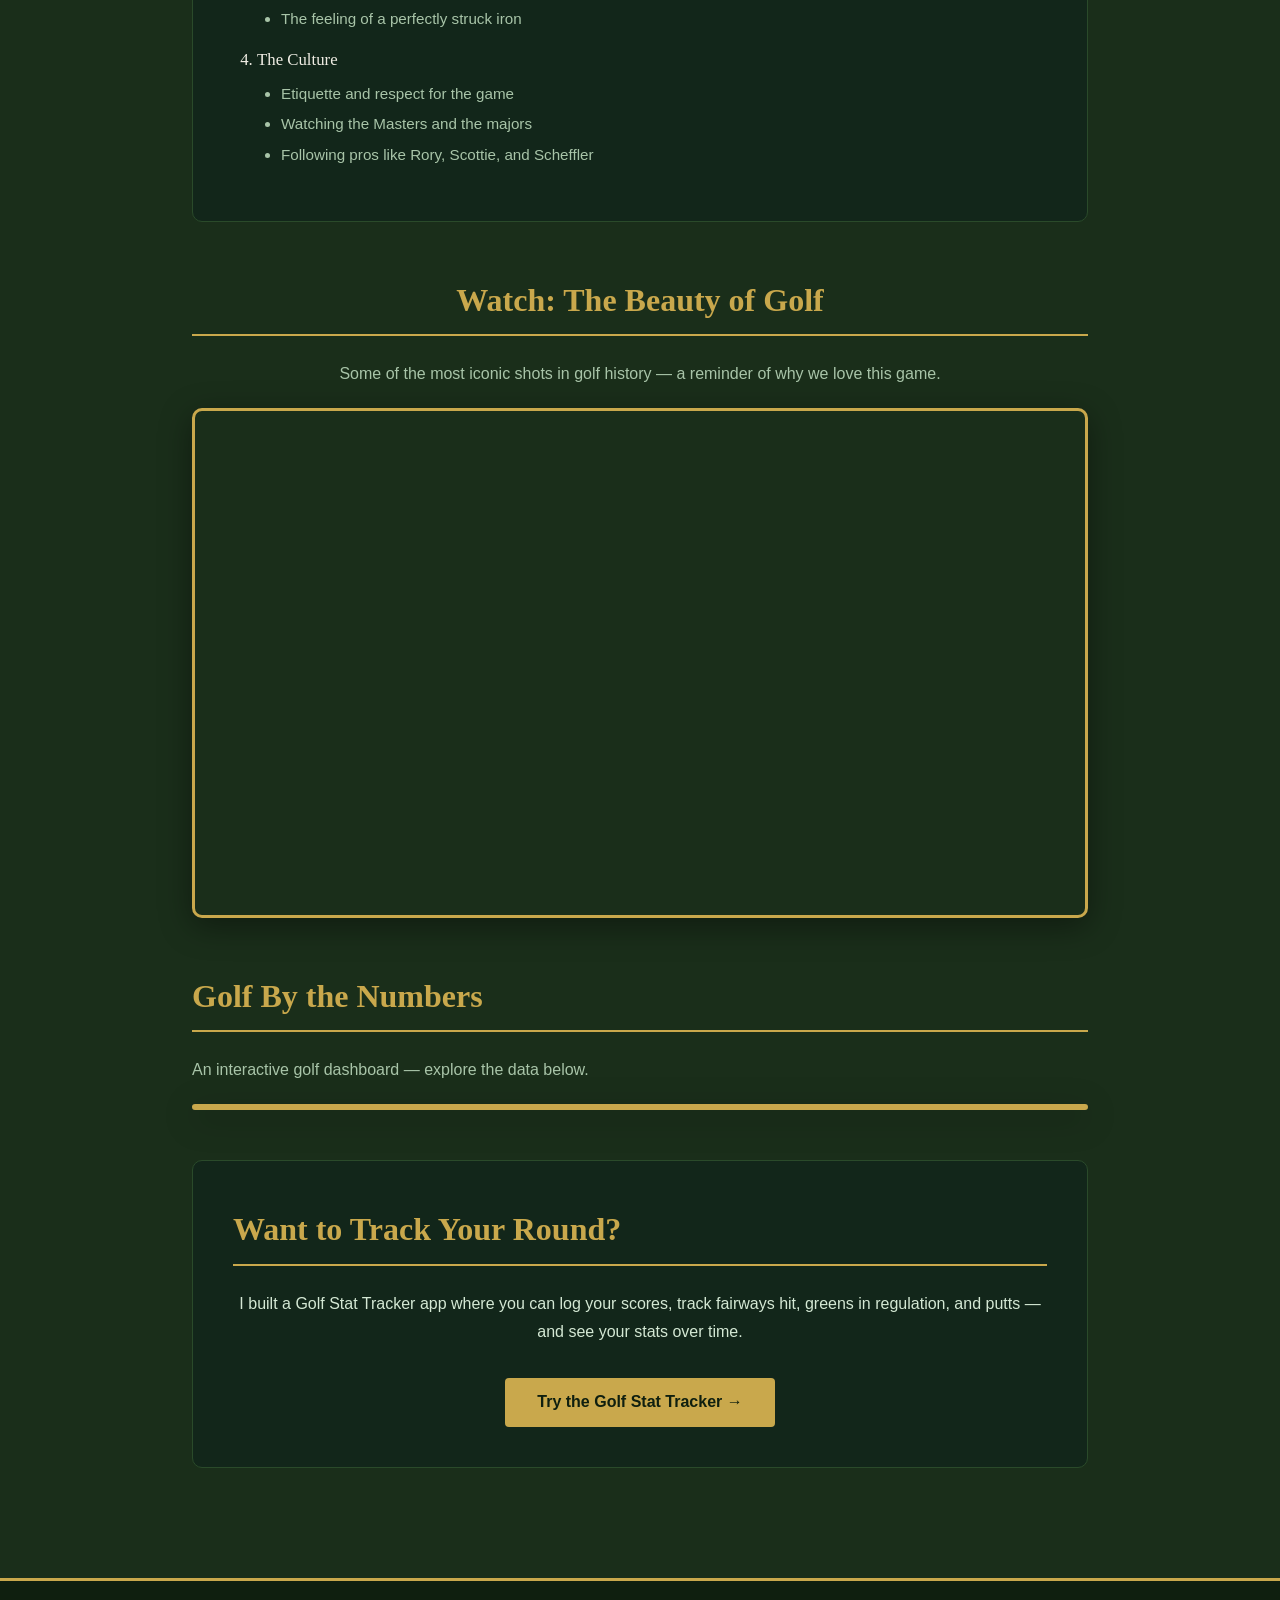
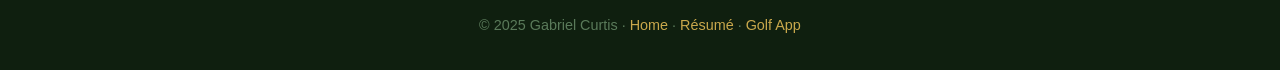
==== commit aebb645d: "Update golf.html" ====
--- a/golf.html
+++ b/golf.html
@@ -1,30 +1,167 @@
 <!DOCTYPE html>
 <html lang="en">
 <head>
-    <meta charset="UTF-8">
-    <meta name="viewport" content="width=device-width, initial-scale=1.0">
-    <title>Golf Website</title>
-    <link rel="stylesheet" href="styles.css">
+  <meta charset="UTF-8" />
+  <meta name="viewport" content="width=device-width, initial-scale=1.0"/>
+  <title>Golf | Gabriel Curtis</title>
+ 
+  <!-- Custom Stylesheet (from scratch) -->
+  <link rel="stylesheet" href="golf.css"/>
+ 
+ 
 </head>
 <body>
-    <header>
-        <h1>Welcome to Our Golf Website</h1>
-        <p>Your description about golf.</p>
-        <a class="button" href="#" style="display: block; margin: 20px 0;">Get Started</a>
-    </header>
-
-    <section class="about">
-        <h2>About Golf</h2>
-        <p>Information about golf.</p>
-    </section>
-
-    <section class="benefits">
-        <h2>Benefits of Golf</h2>
-        <p>Benefits of playing golf.</p>
-    </section>
-
-    <footer>
-        <p>Contact information</p>
-    </footer>
+ 
+  <!-- NAVIGATION -->
+  <nav class="navbar">
+    <a class="brand" href="index.html">Gabriel Curtis</a>
+    <div class="nav-links">
+      <a href="index.html">Home</a>
+      <a href="resume.html">Résumé</a>
+      <a href="golf.html">Golf</a>
+      <a href="app.html">App</a>
+    </div>
+  </nav>
+ 
+  <!-- HERO with on-page anchor button -->
+  <div class="hero">
+    <h1>⛳ The Game of Golf</h1>
+    <p>Golf isn't just a sport — it's a mindset. A love letter to patience, precision, and the pursuit of something better.</p>
+    <!-- ON-PAGE ANCHOR LINK -->
+    <a href="#why-golf" class="anchor-btn">Why I Love Golf ↓</a>
+  </div>
+ 
+  <!-- MAIN CONTENT -->
+  <div class="content-wrapper">
+ 
+    <!-- ABOUT GOLF - on-page anchor target -->
+    <div class="about-section" id="why-golf">
+      <h2 class="section-title">Why I Love Golf</h2>
+      <p>
+        Golf has a way of humbling you. One great round can make you feel unstoppable, and the next one brings you right back down to earth. That tension — between confidence and humility — is what keeps me coming back.
+      </p>
+      <p>
+        There's something uniquely satisfying about a sport where you compete against yourself as much as anyone else. Every shot is a small problem to solve: distance, wind, lie, club selection. It rewards preparation, focus, and composure under pressure — skills that honestly translate into everything else in life.
+      </p>
+      <p>
+        I started playing seriously in high school and haven't stopped since. Whether it's a casual round with friends or grinding out a tight back nine, golf is one of my favorite ways to spend a day.
+      </p>
+    </div>
+ 
+    <!-- IMAGE -->
+    <div class="image-section">
+      <img 
+        src="https://upload.wikimedia.org/wikipedia/commons/thumb/a/ae/Golfer_at_Gullane_Golf_Course_-_geograph.org.uk_-_1070385.jpg/1280px-Golfer_at_Gullane_Golf_Course_-_geograph.org.uk_-_1070385.jpg" 
+        alt="Golfer mid-swing on a scenic course"
+      />
+      <p class="caption">The perfect swing — a lifetime in the making.</p>
+    </div>
+ 
+    <!-- NESTED LISTS -->
+    <div class="lists-section">
+      <h2 class="section-title">What Makes Golf Great</h2>
+      <ol>
+        <li>The Mental Game
+          <ul>
+            <li>Staying calm after a bad shot</li>
+            <li>Visualizing the shot before you swing</li>
+            <li>Managing your emotions across 18 holes</li>
+          </ul>
+        </li>
+        <li>The Technical Craft
+          <ul>
+            <li>Club selection and distance control</li>
+            <li>Reading greens and understanding break</li>
+            <li>Shot shaping — draws, fades, and punches</li>
+          </ul>
+        </li>
+        <li>The Experience
+          <ul>
+            <li>Beautiful courses and early morning tee times</li>
+            <li>Competing with friends in a casual round</li>
+            <li>The feeling of a perfectly struck iron</li>
+          </ul>
+        </li>
+        <li>The Culture
+          <ul>
+            <li>Etiquette and respect for the game</li>
+            <li>Watching the Masters and the majors</li>
+            <li>Following pros like Rory, Scottie, and Scheffler</li>
+          </ul>
+        </li>
+      </ol>
+    </div>
+ 
+    <!-- YOUTUBE VIDEO -->
+    <div class="video-section">
+      <h2 class="section-title">Watch: The Beauty of Golf</h2>
+      <p>Some of the most iconic shots in golf history — a reminder of why we love this game.</p>
+      <div class="video-wrapper">
+        <iframe 
+          src="https://www.youtube.com/embed/gGMkHzWXjI8" 
+          title="Greatest Golf Shots Ever" 
+          allow="accelerometer; autoplay; clipboard-write; encrypted-media; gyroscope; picture-in-picture" 
+          allowfullscreen>
+        </iframe>
+      </div>
+    </div>
+ 
+    <!-- TABLEAU GRAPH -->
+    <div class="tableau-section">
+      <h2 class="section-title">Golf By the Numbers</h2>
+      <p>An interactive golf dashboard — explore the data below.</p>
+      <div class="tableau-wrapper">
+        <div class='tableauPlaceholder' id='viz1776805571545' style='position: relative'>
+          <noscript>
+            <a href='#'>
+              <img alt='Golf Dash' src='https://public.tableau.com/static/images/Go/GolfDashboard/GolfDash/1_rss.png' style='border: none'/>
+            </a>
+          </noscript>
+          <object class='tableauViz' style='display:none;'>
+            <param name='host_url' value='https%3A%2F%2Fpublic.tableau.com%2F'/>
+            <param name='embed_code_version' value='3'/>
+            <param name='site_root' value=''/>
+            <param name='name' value='GolfDashboard/GolfDash'/>
+            <param name='tabs' value='no'/>
+            <param name='toolbar' value='yes'/>
+            <param name='static_image' value='https://public.tableau.com/static/images/Go/GolfDashboard/GolfDash/1.png'/>
+            <param name='animate_transition' value='yes'/>
+            <param name='display_static_image' value='yes'/>
+            <param name='display_spinner' value='yes'/>
+            <param name='display_overlay' value='yes'/>
+            <param name='display_count' value='yes'/>
+            <param name='language' value='en-US'/>
+          </object>
+        </div>
+        <script type='text/javascript'>
+          var divElement = document.getElementById('viz1776805571545');
+          var vizElement = divElement.getElementsByTagName('object')[0];
+          vizElement.style.width='1000px';
+          vizElement.style.height='827px';
+          var scriptElement = document.createElement('script');
+          scriptElement.src = 'https://public.tableau.com/javascripts/api/viz_v1.js';
+          vizElement.parentNode.insertBefore(scriptElement, vizElement);
+        </script>
+      </div>
+    </div>
+ 
+    <!-- LINK TO APP -->
+    <div class="about-section" style="text-align:center;">
+      <h2 class="section-title" style="text-align:left;">Want to Track Your Round?</h2>
+      <p style="font-family:Arial,sans-serif; color:#d4e8d4;">
+        I built a Golf Stat Tracker app where you can log your scores, track fairways hit, greens in regulation, and putts — and see your stats over time.
+      </p>
+      <a href="app.html" style="display:inline-block; margin-top:1rem; background-color:#c9a84c; color:#0f1f0f; padding:0.65rem 2rem; border-radius:4px; text-decoration:none; font-family:Arial,sans-serif; font-weight:700;">
+        Try the Golf Stat Tracker →
+      </a>
+    </div>
+ 
+  </div><!-- end content-wrapper -->
+ 
+  <!-- FOOTER -->
+  <div class="footer">
+    <p>&copy; 2025 Gabriel Curtis &middot; <a href="index.html">Home</a> &middot; <a href="resume.html">Résumé</a> &middot; <a href="app.html">Golf App</a></p>
+  </div>
+ 
 </body>
-</html>+</html>
--- a/golf.css
+++ b/golf.css
@@ -0,0 +1,254 @@
+/* =====================
+   Gabriel Curtis - Golf Page Stylesheet
+   ===================== */
+ 
+/* --- Global Reset & Base --- */
+* {
+  margin: 0;
+  padding: 0;
+  box-sizing: border-box;
+}
+ 
+body {
+  font-family: 'Georgia', serif;
+  background-color: #1a2e1a;
+  color: #f0ede4;
+  line-height: 1.75;
+}
+ 
+/* --- Navigation Bar --- */
+.navbar {
+  background-color: #0f1f0f;
+  padding: 1rem 2rem;
+  display: flex;
+  align-items: center;
+  justify-content: space-between;
+  border-bottom: 3px solid #c9a84c;
+}
+ 
+.navbar .brand {
+  font-family: 'Georgia', serif;
+  font-size: 1.4rem;
+  color: #c9a84c;
+  text-decoration: none;
+  font-weight: bold;
+  letter-spacing: 1px;
+}
+ 
+.navbar .nav-links a {
+  color: #c8d8c8;
+  text-decoration: none;
+  margin-left: 1.8rem;
+  font-size: 0.95rem;
+  font-family: 'Arial', sans-serif;
+  font-weight: 600;
+  letter-spacing: 0.5px;
+  transition: color 0.2s;
+}
+ 
+.navbar .nav-links a:hover {
+  color: #c9a84c;
+}
+ 
+/* --- Hero Section --- */
+.hero {
+  background-color: #0f1f0f;
+  background-image: linear-gradient(135deg, #0f1f0f 60%, #1a3a1a 100%);
+  text-align: center;
+  padding: 80px 2rem 70px;
+  border-bottom: 3px solid #c9a84c;
+}
+ 
+.hero h1 {
+  font-family: 'Georgia', serif;
+  font-size: 3.2rem;
+  color: #c9a84c;
+  letter-spacing: 2px;
+  margin-bottom: 0.5rem;
+}
+ 
+.hero p {
+  font-size: 1.15rem;
+  color: #a8c4a8;
+  max-width: 600px;
+  margin: 0 auto 1.5rem;
+  font-family: 'Arial', sans-serif;
+}
+ 
+.hero .anchor-btn {
+  display: inline-block;
+  background-color: #c9a84c;
+  color: #0f1f0f;
+  padding: 0.65rem 2rem;
+  border-radius: 4px;
+  text-decoration: none;
+  font-family: 'Arial', sans-serif;
+  font-weight: 700;
+  letter-spacing: 0.5px;
+  transition: background-color 0.2s;
+}
+ 
+.hero .anchor-btn:hover {
+  background-color: #b8942e;
+}
+ 
+/* --- Main Content Wrapper --- */
+.content-wrapper {
+  max-width: 960px;
+  margin: 0 auto;
+  padding: 60px 2rem;
+}
+ 
+/* --- Section Titles --- */
+.section-title {
+  font-family: 'Georgia', serif;
+  font-size: 2rem;
+  color: #c9a84c;
+  border-bottom: 2px solid #c9a84c;
+  padding-bottom: 0.4rem;
+  margin-bottom: 1.5rem;
+}
+ 
+/* --- About Section --- */
+.about-section {
+  background-color: #12261a;
+  border-radius: 10px;
+  padding: 40px;
+  margin-bottom: 50px;
+  border: 1px solid #2a4a2a;
+}
+ 
+.about-section p {
+  font-family: 'Arial', sans-serif;
+  font-size: 1rem;
+  color: #d4e8d4;
+  margin-bottom: 1rem;
+}
+ 
+/* --- Image Section --- */
+.image-section {
+  text-align: center;
+  margin-bottom: 50px;
+}
+ 
+.image-section img {
+  width: 100%;
+  max-width: 800px;
+  border-radius: 10px;
+  border: 4px solid #c9a84c;
+  box-shadow: 0 8px 32px rgba(0,0,0,0.4);
+}
+ 
+.image-section .caption {
+  margin-top: 0.75rem;
+  font-family: 'Arial', sans-serif;
+  font-size: 0.88rem;
+  color: #88aa88;
+  font-style: italic;
+}
+ 
+/* --- Lists Section --- */
+.lists-section {
+  background-color: #12261a;
+  border-radius: 10px;
+  padding: 40px;
+  margin-bottom: 50px;
+  border: 1px solid #2a4a2a;
+}
+ 
+.lists-section ol {
+  color: #c9a84c;
+  font-family: 'Georgia', serif;
+  font-size: 1.05rem;
+  padding-left: 1.5rem;
+}
+ 
+.lists-section ol li {
+  margin-bottom: 0.75rem;
+  color: #f0ede4;
+}
+ 
+.lists-section ol li ul {
+  list-style-type: disc;
+  color: #a8c4a8;
+  font-family: 'Arial', sans-serif;
+  font-size: 0.95rem;
+  padding-left: 1.5rem;
+  margin-top: 0.4rem;
+}
+ 
+.lists-section ol li ul li {
+  color: #a8c4a8;
+  margin-bottom: 0.25rem;
+}
+ 
+/* --- Video Section --- */
+.video-section {
+  margin-bottom: 50px;
+  text-align: center;
+}
+ 
+.video-section p {
+  font-family: 'Arial', sans-serif;
+  color: #a8c4a8;
+  margin-bottom: 1.25rem;
+  font-size: 1rem;
+}
+ 
+.video-wrapper {
+  position: relative;
+  padding-bottom: 56.25%;
+  height: 0;
+  overflow: hidden;
+  border-radius: 10px;
+  border: 3px solid #c9a84c;
+  box-shadow: 0 8px 32px rgba(0,0,0,0.4);
+}
+ 
+.video-wrapper iframe {
+  position: absolute;
+  top: 0;
+  left: 0;
+  width: 100%;
+  height: 100%;
+  border: none;
+}
+ 
+/* --- Tableau Section --- */
+.tableau-section {
+  margin-bottom: 50px;
+}
+ 
+.tableau-section p {
+  font-family: 'Arial', sans-serif;
+  color: #a8c4a8;
+  margin-bottom: 1.25rem;
+}
+ 
+.tableau-wrapper {
+  border-radius: 10px;
+  overflow: hidden;
+  border: 3px solid #c9a84c;
+  box-shadow: 0 8px 32px rgba(0,0,0,0.4);
+  background-color: white;
+}
+ 
+/* --- Footer --- */
+.footer {
+  background-color: #0f1f0f;
+  border-top: 3px solid #c9a84c;
+  text-align: center;
+  padding: 2rem;
+  font-family: 'Arial', sans-serif;
+  font-size: 0.9rem;
+  color: #5a7a5a;
+}
+ 
+.footer a {
+  color: #c9a84c;
+  text-decoration: none;
+}
+ 
+.footer a:hover {
+  text-decoration: underline;
+}
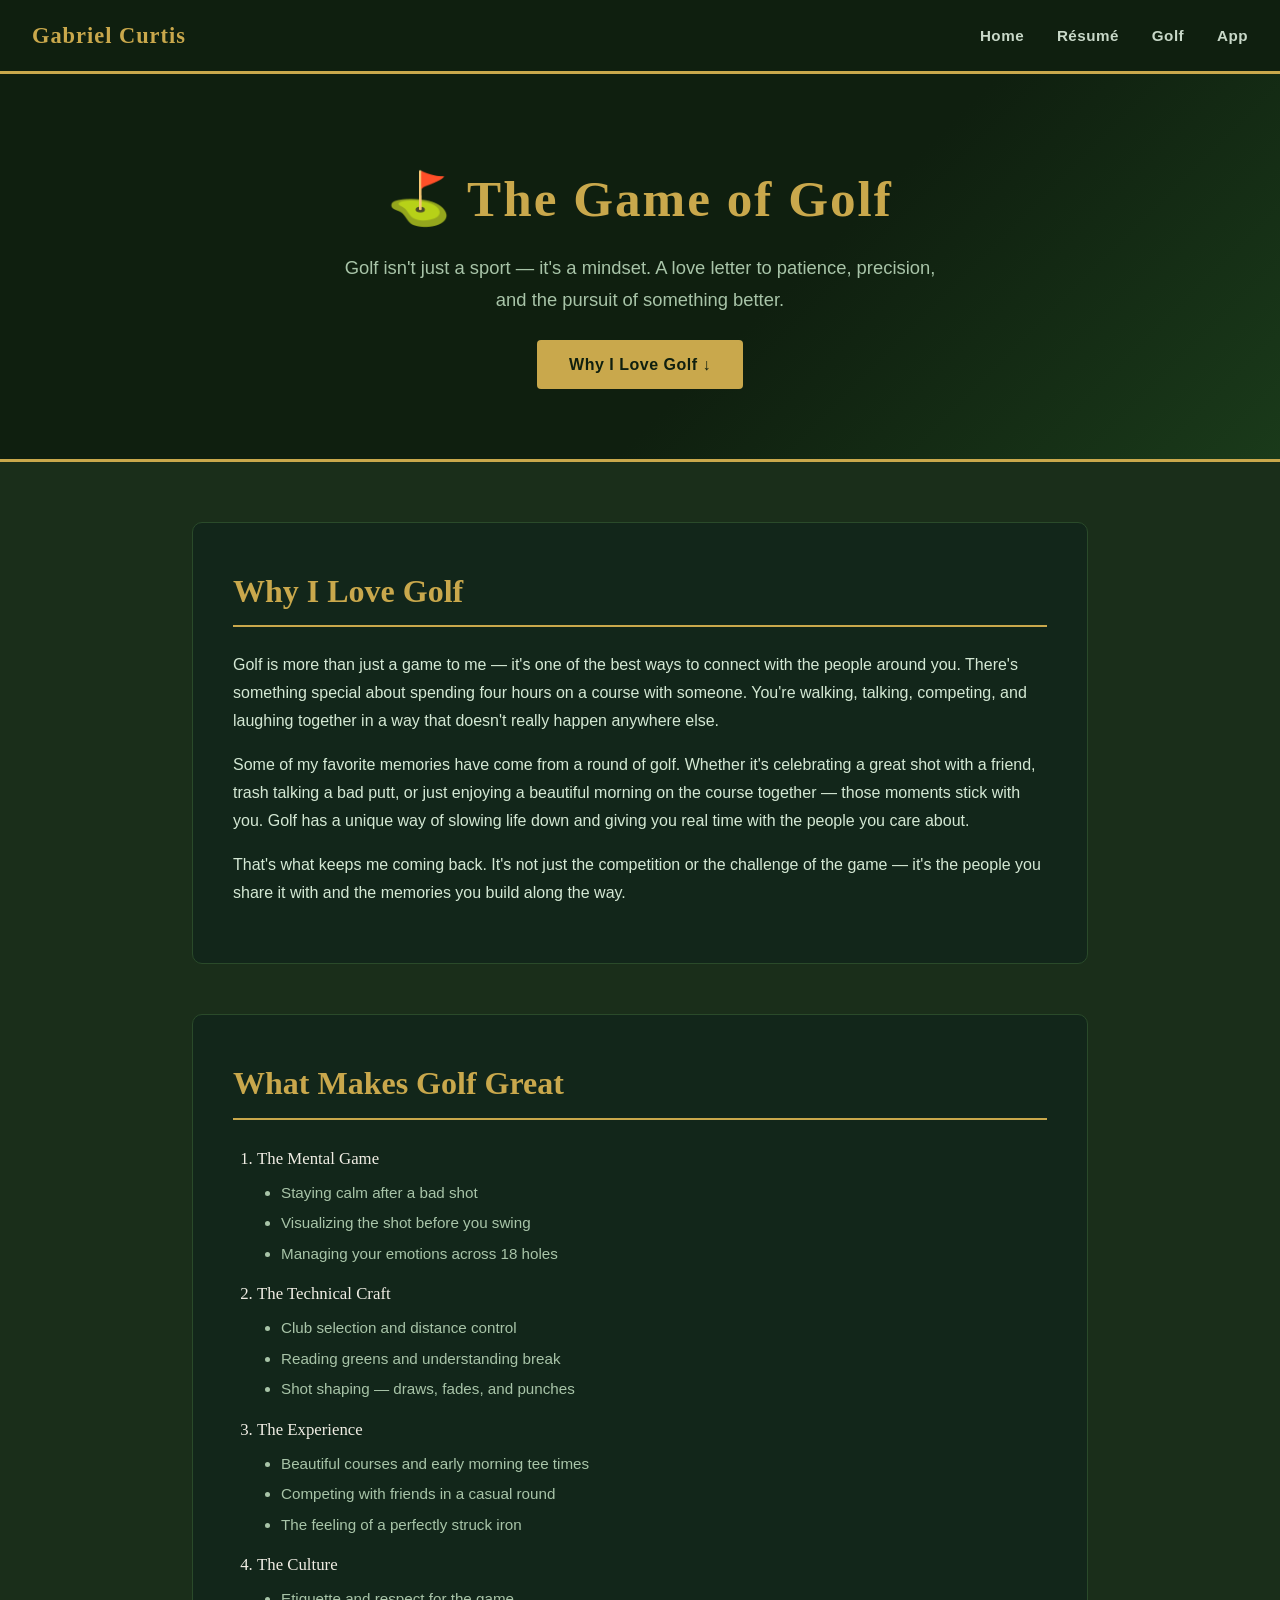
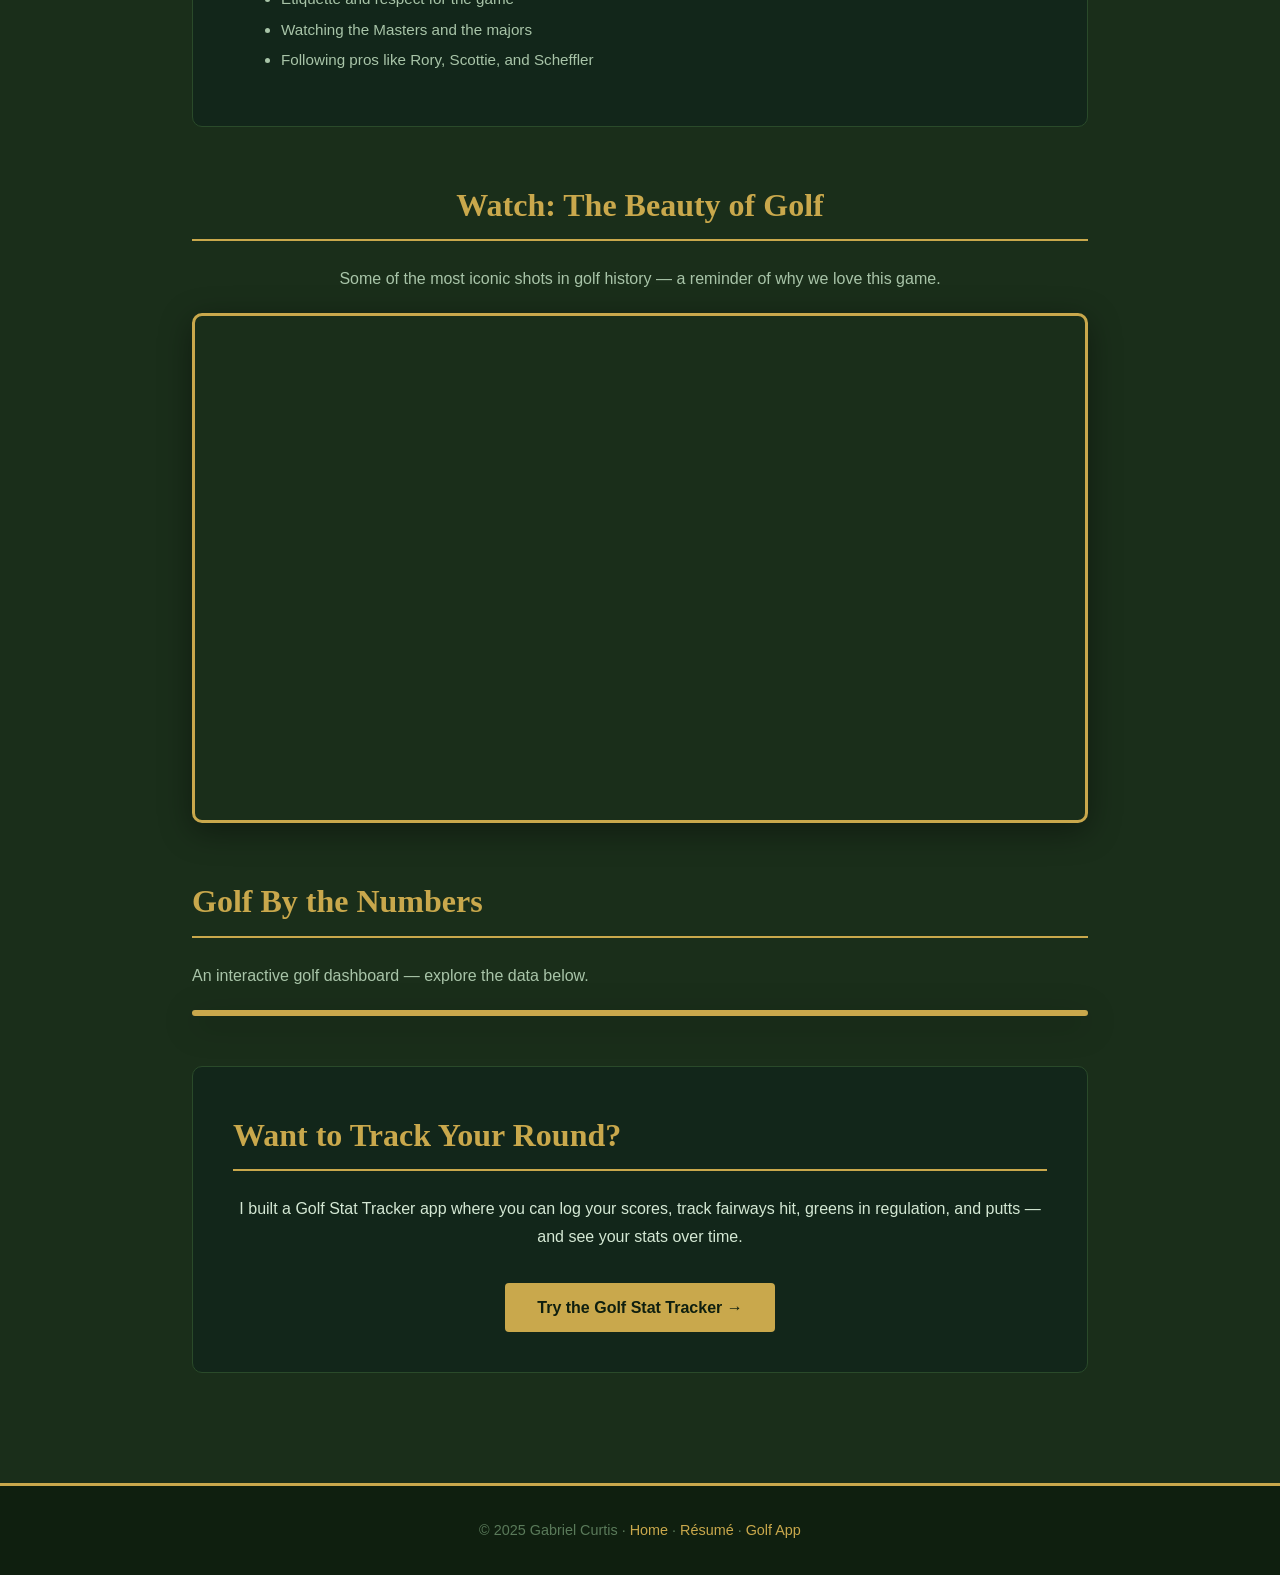
==== commit f7727241: "Revise golf reflections and remove image section Updated personal reflections on golf and removed an" ====
--- a/golf.html
+++ b/golf.html
@@ -38,23 +38,14 @@
     <div class="about-section" id="why-golf">
       <h2 class="section-title">Why I Love Golf</h2>
       <p>
-        Golf has a way of humbling you. One great round can make you feel unstoppable, and the next one brings you right back down to earth. That tension — between confidence and humility — is what keeps me coming back.
+        Golf is more than just a game to me — it's one of the best ways to connect with the people around you. There's something special about spending four hours on a course with someone. You're walking, talking, competing, and laughing together in a way that doesn't really happen anywhere else.
       </p>
       <p>
-        There's something uniquely satisfying about a sport where you compete against yourself as much as anyone else. Every shot is a small problem to solve: distance, wind, lie, club selection. It rewards preparation, focus, and composure under pressure — skills that honestly translate into everything else in life.
+        Some of my favorite memories have come from a round of golf. Whether it's celebrating a great shot with a friend, trash talking a bad putt, or just enjoying a beautiful morning on the course together — those moments stick with you. Golf has a unique way of slowing life down and giving you real time with the people you care about.
       </p>
       <p>
-        I started playing seriously in high school and haven't stopped since. Whether it's a casual round with friends or grinding out a tight back nine, golf is one of my favorite ways to spend a day.
+        That's what keeps me coming back. It's not just the competition or the challenge of the game — it's the people you share it with and the memories you build along the way.
       </p>
-    </div>
- 
-    <!-- IMAGE -->
-    <div class="image-section">
-      <img 
-        src="https://upload.wikimedia.org/wikipedia/commons/thumb/a/ae/Golfer_at_Gullane_Golf_Course_-_geograph.org.uk_-_1070385.jpg/1280px-Golfer_at_Gullane_Golf_Course_-_geograph.org.uk_-_1070385.jpg" 
-        alt="Golfer mid-swing on a scenic course"
-      />
-      <p class="caption">The perfect swing — a lifetime in the making.</p>
     </div>
  
     <!-- NESTED LISTS -->
